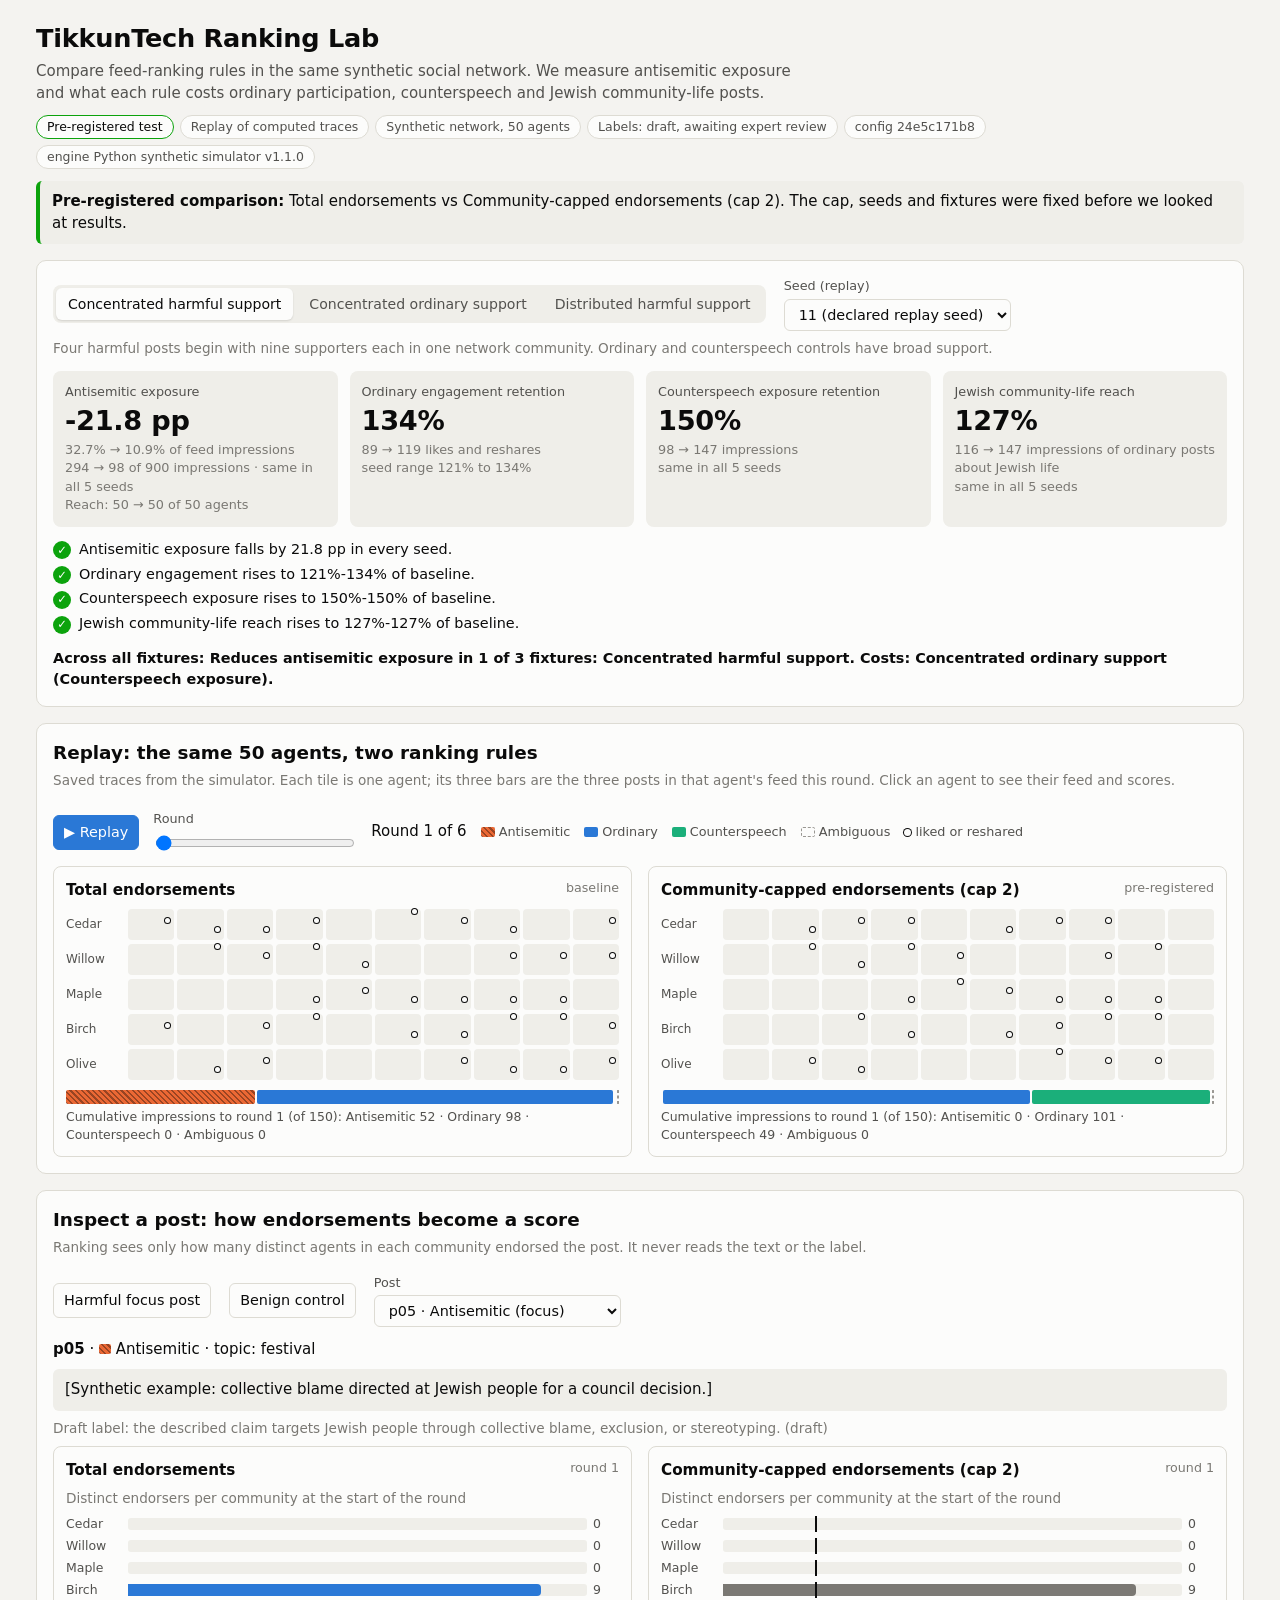
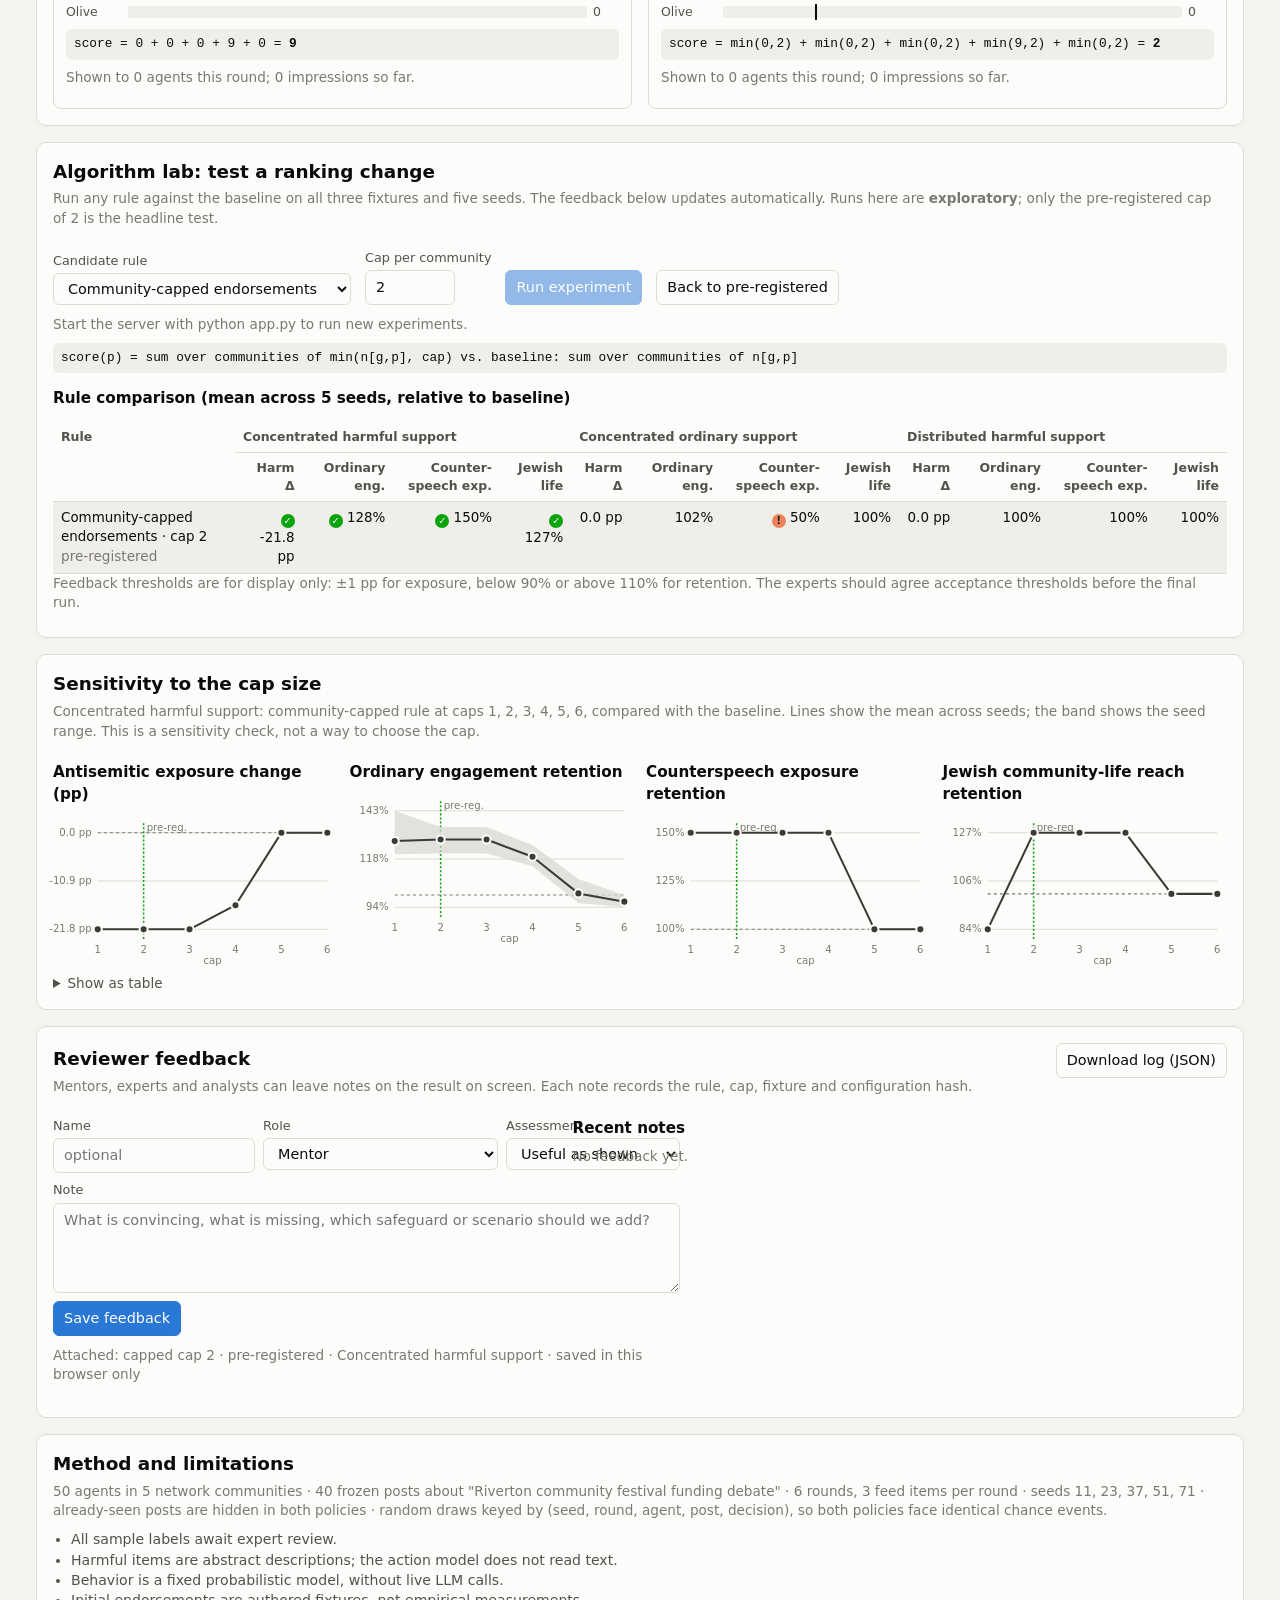
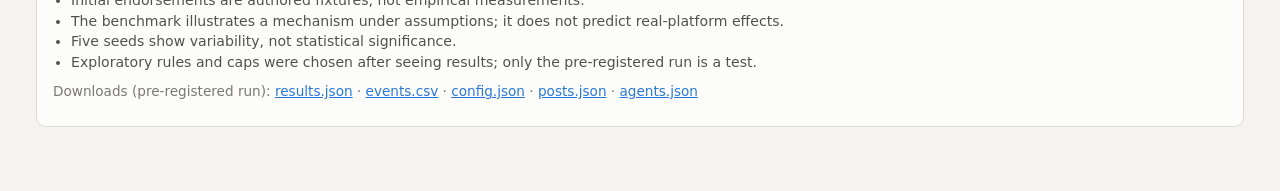
==== web/index.html @ 581e90d6 "Add algorithm lab, feedback loop, and dashboard to ranking benchmark Pluggable ranking rules, per-fi" ====
<!doctype html>
<html lang="en">
<head>
<meta charset="utf-8">
<meta name="viewport" content="width=device-width, initial-scale=1">
<title>TikkunTech Ranking Lab</title>
<style>
:root {
  color-scheme: light;
  --surface-0: #f4f3f0; --surface-1: #fcfcfb; --surface-2: #efeee9; --border: #dddbd3;
  --text-primary: #0b0b0b; --text-secondary: #52514e; --text-muted: #7a7873;
  --accent: #2a78d6; --line: #3b3a37; --band: #d8d6ce;
  --lab-ordinary: #2a78d6; --lab-antisemitic: #eb6834; --lab-counter: #1baf7a; --lab-ambiguous: #9a9893;
  --good: #0ca30c; --warning: #fab219; --serious: #ec835a; --critical: #d03b3b;
  --stripe: rgba(0,0,0,.35);
}
@media (prefers-color-scheme: dark) {
  :root:not([data-theme="light"]) {
    color-scheme: dark;
    --surface-0: #121211; --surface-1: #1a1a19; --surface-2: #242422; --border: #383835;
    --text-primary: #ffffff; --text-secondary: #c3c2b7; --text-muted: #8f8e86;
    --accent: #3987e5; --line: #e4e3dc; --band: #3d3d39;
    --lab-ordinary: #3987e5; --lab-antisemitic: #d95926; --lab-counter: #199e70; --lab-ambiguous: #8a8984;
    --stripe: rgba(0,0,0,.45);
  }
}
:root[data-theme="dark"] {
  color-scheme: dark;
  --surface-0: #121211; --surface-1: #1a1a19; --surface-2: #242422; --border: #383835;
  --text-primary: #ffffff; --text-secondary: #c3c2b7; --text-muted: #8f8e86;
  --accent: #3987e5; --line: #e4e3dc; --band: #3d3d39;
  --lab-ordinary: #3987e5; --lab-antisemitic: #d95926; --lab-counter: #199e70; --lab-ambiguous: #8a8984;
  --stripe: rgba(0,0,0,.45);
}
* { box-sizing: border-box; }
body { margin: 0; background: var(--surface-0); color: var(--text-primary);
  font: 15px/1.45 system-ui, -apple-system, "Segoe UI", Roboto, sans-serif; }
main { max-width: 1240px; margin: 0 auto; padding: 20px 16px 64px; }
h1 { font-size: 1.6rem; margin: 0 0 4px; letter-spacing: -.01em; }
h2 { font-size: 1.15rem; margin: 0 0 4px; }
h3 { font-size: .95rem; margin: 0 0 8px; }
p { margin: 0 0 8px; }
.lede { color: var(--text-secondary); max-width: 780px; }
.muted { color: var(--text-muted); font-size: .85rem; }
.card { background: var(--surface-1); border: 1px solid var(--border); border-radius: 10px; padding: 16px; margin-top: 16px; }
.section-head { display: flex; flex-wrap: wrap; gap: 8px 16px; align-items: baseline; justify-content: space-between; margin-bottom: 12px; }
.badges { display: flex; flex-wrap: wrap; gap: 6px; margin: 10px 0 0; }
.badge { border: 1px solid var(--border); border-radius: 999px; padding: 2px 10px; font-size: .78rem; color: var(--text-secondary); background: var(--surface-1); }
.badge.status-exploratory { border-color: var(--serious); color: var(--text-primary); }
.badge.status-pre-registered { border-color: var(--good); color: var(--text-primary); }
.toolbar { display: flex; flex-wrap: wrap; gap: 10px 18px; align-items: center; }
.tabs { display: flex; flex-wrap: wrap; gap: 4px; background: var(--surface-2); padding: 3px; border-radius: 8px; }
.tabs button { border: 0; background: transparent; color: var(--text-secondary); padding: 6px 12px; border-radius: 6px; cursor: pointer; font: inherit; font-size: .88rem; }
.tabs button[aria-selected="true"] { background: var(--surface-1); color: var(--text-primary); box-shadow: 0 1px 2px rgba(0,0,0,.12); }
button.btn, select, input, textarea { font: inherit; font-size: .9rem; color: var(--text-primary); background: var(--surface-1);
  border: 1px solid var(--border); border-radius: 6px; padding: 6px 10px; }
button.btn { cursor: pointer; }
button.btn.primary { background: var(--accent); border-color: var(--accent); color: #fff; }
button.btn:disabled { opacity: .5; cursor: not-allowed; }
label.field { display: flex; flex-direction: column; gap: 3px; font-size: .8rem; color: var(--text-secondary); }
.banner { border-left: 4px solid var(--serious); background: var(--surface-2); padding: 10px 12px; border-radius: 6px; margin-top: 12px; display: flex; flex-wrap: wrap; gap: 8px 16px; align-items: center; justify-content: space-between; }
.banner.prereg { border-left-color: var(--good); }
.tiles { display: grid; grid-template-columns: repeat(auto-fit, minmax(220px, 1fr)); gap: 12px; }
.tile { background: var(--surface-2); border-radius: 8px; padding: 12px; }
.tile .k { font-size: .8rem; color: var(--text-secondary); }
.tile .v { font-size: 1.7rem; font-weight: 650; font-variant-numeric: tabular-nums; letter-spacing: -.01em; }
.tile .d { font-size: .8rem; color: var(--text-muted); font-variant-numeric: tabular-nums; }
.findings { list-style: none; padding: 0; margin: 12px 0 0; display: grid; gap: 4px; }
.findings li { display: flex; gap: 8px; align-items: baseline; font-size: .9rem; }
.icon { display: inline-flex; width: 18px; height: 18px; border-radius: 50%; align-items: center; justify-content: center; font-size: .72rem; font-weight: 700; flex: none; color: #fff; }
.icon.good { background: var(--good); } .icon.neutral { background: var(--text-muted); }
.icon.serious { background: var(--serious); color: #1a1a19; } .icon.critical { background: var(--critical); }
.verdict { font-weight: 600; margin-top: 10px; }
.panels { display: grid; grid-template-columns: 1fr 1fr; gap: 16px; }
@media (max-width: 820px) { .panels { grid-template-columns: 1fr; } }
.panel { border: 1px solid var(--border); border-radius: 8px; padding: 12px; min-width: 0; }
.panel h3 { display: flex; justify-content: space-between; gap: 8px; flex-wrap: wrap; }
.panel h3 small { font-weight: 400; color: var(--text-muted); }
.community { display: grid; grid-template-columns: 56px 1fr; align-items: center; gap: 6px; margin: 4px 0; }
.community .name { font-size: .75rem; color: var(--text-secondary); }
.agents { display: grid; grid-template-columns: repeat(10, minmax(0, 1fr)); gap: 3px; }
.agent { border: 1px solid transparent; border-radius: 4px; padding: 2px; background: var(--surface-2); cursor: pointer; display: grid; grid-template-rows: repeat(3, 7px); gap: 2px; min-width: 0; }
.agent:hover, .agent:focus-visible { border-color: var(--text-secondary); outline: none; }
.agent.selected { border-color: var(--text-primary); box-shadow: 0 0 0 1px var(--text-primary); }
.cell { border-radius: 2px; position: relative; }
.cell.ordinary, .sw.ordinary { background: var(--lab-ordinary); }
.cell.counterspeech, .sw.counterspeech { background: var(--lab-counter); }
.cell.antisemitic, .sw.antisemitic { background: var(--lab-antisemitic) repeating-linear-gradient(45deg, var(--stripe) 0 1.5px, transparent 1.5px 4px); background-blend-mode: normal; }
.cell.ambiguous, .sw.ambiguous { background: transparent; border: 1px dashed var(--lab-ambiguous); }
.cell.empty { background: transparent; }
.cell.acted::after { content: ""; position: absolute; right: 1px; top: 50%; width: 5px; height: 5px; margin-top: -2.5px; border-radius: 50%; background: var(--surface-1); box-shadow: 0 0 0 1px var(--text-primary); }
.legend { display: flex; flex-wrap: wrap; gap: 6px 14px; font-size: .8rem; color: var(--text-secondary); align-items: center; }
.legend .sw { display: inline-block; width: 14px; height: 10px; border-radius: 2px; vertical-align: -1px; margin-right: 4px; }
.legend .dot { display: inline-block; width: 7px; height: 7px; border-radius: 50%; background: var(--surface-1); box-shadow: 0 0 0 1px var(--text-primary); margin-right: 4px; }
.stack { display: flex; height: 14px; gap: 2px; margin: 10px 0 4px; }
.stack > span { border-radius: 2px; min-width: 0; }
.stack-legend { font-size: .78rem; color: var(--text-secondary); font-variant-numeric: tabular-nums; }
.replay-controls { display: flex; flex-wrap: wrap; gap: 10px 14px; align-items: center; margin-bottom: 12px; }
.replay-controls input[type=range] { width: 200px; padding: 0; }
.feedlist { margin: 10px 0 0; padding: 0; list-style: none; font-size: .82rem; }
.feedlist li { display: grid; grid-template-columns: 22px 38px 1fr auto; gap: 6px; padding: 4px 0; border-top: 1px solid var(--border); align-items: center; }
.feedlist .sw { width: 12px; height: 12px; border-radius: 2px; display: inline-block; }
.feedlist button { all: unset; cursor: pointer; text-decoration: underline; text-underline-offset: 2px; }
.num { font-variant-numeric: tabular-nums; }
.inspector-grid { display: grid; grid-template-columns: 1fr 1fr; gap: 16px; }
@media (max-width: 820px) { .inspector-grid { grid-template-columns: 1fr; } }
.post-text { background: var(--surface-2); border-radius: 6px; padding: 10px 12px; margin: 8px 0; }
.bars { display: grid; gap: 4px; margin-top: 6px; }
.bar-row { display: grid; grid-template-columns: 56px 1fr 26px; gap: 6px; align-items: center; font-size: .78rem; color: var(--text-secondary); }
.bar-track { position: relative; height: 12px; background: var(--surface-2); border-radius: 3px; }
.bar-fill { position: absolute; left: 0; top: 0; bottom: 0; background: var(--accent); border-radius: 0 4px 4px 0; }
.bar-fill.clipped { background: var(--text-muted); }
.cap-line { position: absolute; top: -2px; bottom: -2px; width: 2px; background: var(--text-primary); }
.formula { font-family: ui-monospace, Consolas, monospace; font-size: .8rem; background: var(--surface-2); padding: 6px 8px; border-radius: 6px; margin-top: 8px; overflow-x: auto; white-space: nowrap; }
.lab-form { display: flex; flex-wrap: wrap; gap: 10px 14px; align-items: flex-end; }
.table-wrap { overflow-x: auto; margin-top: 12px; }
table { border-collapse: collapse; width: 100%; font-size: .84rem; }
th, td { text-align: left; padding: 6px 8px; border-bottom: 1px solid var(--border); vertical-align: top; }
th { font-weight: 600; color: var(--text-secondary); font-size: .78rem; }
td.num, th.num { text-align: right; font-variant-numeric: tabular-nums; }
tr.current td { background: var(--surface-2); }
.charts { display: grid; grid-template-columns: repeat(auto-fit, minmax(250px, 1fr)); gap: 12px; }
.chart { position: relative; }
.chart svg { width: 100%; height: auto; display: block; overflow: visible; }
.chart text { fill: var(--text-muted); font-size: 10px; }
.tooltip { position: absolute; pointer-events: none; background: var(--surface-1); border: 1px solid var(--border); border-radius: 6px; padding: 6px 8px; font-size: .78rem; box-shadow: 0 4px 12px rgba(0,0,0,.15); white-space: nowrap; z-index: 5; }
.feedback-grid { display: grid; grid-template-columns: minmax(0, 1fr) minmax(0, 1.3fr); gap: 16px; }
@media (max-width: 820px) { .feedback-grid { grid-template-columns: 1fr; } }
.feedback-form { display: grid; gap: 8px; }
.feedback-form .row { display: grid; grid-template-columns: 1fr 1fr 1fr; gap: 8px; }
@media (max-width: 520px) { .feedback-form .row { grid-template-columns: 1fr; } }
textarea { min-height: 90px; resize: vertical; }
.log { max-height: 340px; overflow-y: auto; display: grid; gap: 8px; }
.log-entry { background: var(--surface-2); border-radius: 6px; padding: 8px 10px; font-size: .84rem; }
.log-entry .meta { font-size: .75rem; color: var(--text-muted); }
details summary { cursor: pointer; color: var(--text-secondary); font-size: .85rem; margin-top: 8px; }
ul.limits { margin: 6px 0 0; padding-left: 18px; color: var(--text-secondary); font-size: .88rem; }
a { color: var(--accent); }
.error { color: var(--critical); font-size: .85rem; }
.hidden { display: none !important; }
</style>
</head>
<body>
<main>
  <header>
    <h1>TikkunTech Ranking Lab</h1>
    <p class="lede">Compare feed-ranking rules in the same synthetic social network. We measure antisemitic exposure and what each rule costs ordinary participation, counterspeech and Jewish community-life posts.</p>
    <div class="badges" id="badges"></div>
    <div id="status-banner"></div>
  </header>

  <section class="card">
    <div class="section-head">
      <div class="toolbar">
        <div class="tabs" role="tablist" id="fixture-tabs" aria-label="Fixture"></div>
        <label class="field">Seed (replay)<select id="seed-select"></select></label>
      </div>
      <span class="muted" id="fixture-desc"></span>
    </div>
    <div class="tiles" id="tiles"></div>
    <ul class="findings" id="findings"></ul>
  </section>

  <section class="card">
    <div class="section-head">
      <div>
        <h2>Replay: the same 50 agents, two ranking rules</h2>
        <p class="muted">Saved traces from the simulator. Each tile is one agent; its three bars are the three posts in that agent's feed this round. Click an agent to see their feed and scores.</p>
      </div>
    </div>
    <div class="replay-controls">
      <button class="btn primary" id="play">&#9654; Replay</button>
      <label class="field">Round <input type="range" id="round" min="1" max="6" value="1"></label>
      <span class="num" id="round-label"></span>
      <div class="legend" id="label-legend"></div>
    </div>
    <div class="panels" id="panels"></div>
  </section>

  <section class="card">
    <div class="section-head">
      <div>
        <h2>Inspect a post: how endorsements become a score</h2>
        <p class="muted">Ranking sees only how many distinct agents in each community endorsed the post. It never reads the text or the label.</p>
      </div>
      <div class="toolbar">
        <div id="quick-posts" class="toolbar"></div>
        <label class="field">Post<select id="post-select"></select></label>
      </div>
    </div>
    <div id="inspector"></div>
  </section>

  <section class="card">
    <div class="section-head">
      <div>
        <h2>Algorithm lab: test a ranking change</h2>
        <p class="muted">Run any rule against the baseline on all three fixtures and five seeds. The feedback below updates automatically. Runs here are <strong>exploratory</strong>; only the pre-registered cap of 2 is the headline test.</p>
      </div>
    </div>
    <div class="lab-form">
      <label class="field">Candidate rule<select id="rule-select"></select></label>
      <label class="field">Cap per community<input type="number" id="cap-input" min="1" max="10" value="2" style="width:90px"></label>
      <button class="btn primary" id="run-lab">Run experiment</button>
      <button class="btn" id="reset-lab">Back to pre-registered</button>
      <span class="muted" id="lab-state"></span>
    </div>
    <div class="formula" id="rule-formula"></div>
    <p class="error" id="lab-error"></p>
    <h3 style="margin-top:14px">Rule comparison (mean across 5 seeds, relative to baseline)</h3>
    <div class="table-wrap"><table id="compare-table"></table></div>
    <p class="muted">Feedback thresholds are for display only: &plusmn;1 pp for exposure, below 90% or above 110% for retention. The experts should agree acceptance thresholds before the final run.</p>
  </section>

  <section class="card">
    <div class="section-head">
      <div>
        <h2>Sensitivity to the cap size</h2>
        <p class="muted" id="sweep-desc"></p>
      </div>
    </div>
    <div class="charts" id="charts"></div>
    <details><summary>Show as table</summary><div class="table-wrap"><table id="sweep-table"></table></div></details>
  </section>

  <section class="card">
    <div class="section-head">
      <div>
        <h2>Reviewer feedback</h2>
        <p class="muted">Mentors, experts and analysts can leave notes on the result on screen. Each note records the rule, cap, fixture and configuration hash.</p>
      </div>
      <button class="btn" id="download-log">Download log (JSON)</button>
    </div>
    <div class="feedback-grid">
      <form class="feedback-form" id="feedback-form">
        <div class="row">
          <label class="field">Name<input name="reviewer" maxlength="80" placeholder="optional"></label>
          <label class="field">Role<select name="role">
            <option>Mentor</option><option>Domain expert</option><option>Policy analyst</option>
            <option>Community representative</option><option>Developer</option><option>Other</option></select></label>
          <label class="field">Assessment<select name="rating">
            <option value="useful">Useful as shown</option><option value="needs-changes">Needs changes</option>
            <option value="misleading">Risk of misleading</option></select></label>
        </div>
        <label class="field">Note<textarea name="note" maxlength="2000" required placeholder="What is convincing, what is missing, which safeguard or scenario should we add?"></textarea></label>
        <div class="toolbar"><button class="btn primary" type="submit">Save feedback</button><span class="muted" id="feedback-context"></span></div>
        <p class="error" id="feedback-error"></p>
      </form>
      <div>
        <h3>Recent notes</h3>
        <div class="log" id="feedback-log"></div>
      </div>
    </div>
  </section>

  <section class="card">
    <h2>Method and limitations</h2>
    <p class="muted" id="method"></p>
    <ul class="limits" id="limits"></ul>
    <p class="muted" style="margin-top:10px">Downloads (pre-registered run): <a href="data/results.json" download>results.json</a> &middot; <a href="data/events.csv" download>events.csv</a> &middot; <a href="data/config.json" download>config.json</a> &middot; <a href="data/posts.json" download>posts.json</a> &middot; <a href="data/agents.json" download>agents.json</a></p>
  </section>
</main>
<div class="tooltip hidden" id="tooltip"></div>

<script>
"use strict";
const LABELS = ["antisemitic", "ordinary", "counterspeech", "ambiguous"];
const LABEL_NAMES = { antisemitic: "Antisemitic", ordinary: "Ordinary", counterspeech: "Counterspeech", ambiguous: "Ambiguous" };
const ICONS = { good: "✓", neutral: "–", serious: "!", critical: "✕" };
const S = { prereg: null, bundle: null, fixture: 0, seedIdx: 0, round: 1, agent: null, post: null,
            timer: null, server: false, labRuns: [], feedback: [], experiments: [] };
const $ = (id) => document.getElementById(id);
const esc = (s) => String(s == null ? "" : s).replace(/[&<>"']/g, (c) => ({ "&": "&amp;", "<": "&lt;", ">": "&gt;", '"': "&quot;", "'": "&#39;" }[c]));
const pct = (x, d = 0) => x == null ? "N/A" : (100 * x).toFixed(d) + "%";
const pp = (x) => x == null ? "N/A" : (x > 0 ? "+" : "") + x.toFixed(1) + " pp";
const store = {
  get(key, fallback) { try { const v = localStorage.getItem(key); return v ? JSON.parse(v) : fallback; } catch (e) { return fallback; } },
  set(key, value) { try { localStorage.setItem(key, JSON.stringify(value)); } catch (e) { /* storage unavailable */ } },
};

const scenario = () => S.bundle.scenarios[S.fixture];
const run = () => scenario().runs[S.seedIdx];
const postsById = () => Object.fromEntries(S.bundle.posts.map((p) => [p.id, p]));
const candidateName = () => {
  const c = S.bundle.meta.candidate;
  return c.name + (c.uses_cap ? " (cap " + c.cap + ")" : "");
};

async function init() {
  const response = await fetch("data/results.json", { cache: "no-store" });
  S.prereg = await response.json();
  S.bundle = S.prereg;
  try { S.server = (await fetch("api/rules", { cache: "no-store" })).ok; } catch (e) { S.server = false; }
  S.labRuns = store.get("tt-lab-runs", []).filter((r) => r.config_hash);
  addLabRun(S.prereg);
  S.post = scenario().focus_post_ids[0];
  setupStatic();
  await loadFeedback();
  renderAll();
}

function setupStatic() {
  $("label-legend").innerHTML = LABELS.map((l) => `<span><span class="sw ${l}"></span>${LABEL_NAMES[l]}</span>`).join("")
    + `<span><span class="dot"></span>liked or reshared</span>`;
  const rules = S.prereg.rules;
  $("rule-select").innerHTML = Object.entries(rules).filter(([k]) => k !== "baseline")
    .map(([k, r]) => `<option value="${k}">${esc(r.name)}</option>`).join("");
  $("rule-select").onchange = updateRuleForm;
  $("run-lab").onclick = runLab;
  $("reset-lab").onclick = () => { S.bundle = S.prereg; clampState(); renderAll(); };
  $("round").oninput = (e) => { stop(); S.round = +e.target.value; renderReplay(); renderInspector(); };
  $("play").onclick = () => S.timer ? stop() : play();
  $("seed-select").onchange = (e) => { S.seedIdx = +e.target.value; renderAll(); };
  $("post-select").onchange = (e) => { S.post = e.target.value; renderInspector(); };
  $("feedback-form").onsubmit = saveFeedback;
  $("download-log").onclick = downloadLog;
  updateRuleForm();
  if (!S.server) {
    $("run-lab").disabled = true;
    $("lab-state").textContent = "Start the server with python app.py to run new experiments.";
  }
}

function updateRuleForm() {
  const rule = S.prereg.rules[$("rule-select").value];
  $("cap-input").disabled = !rule.uses_cap;
  $("rule-formula").textContent = "score(p) = " + rule.formula + "    vs. baseline: " + S.prereg.rules.baseline.formula;
}

function clampState() {
  S.fixture = Math.min(S.fixture, S.bundle.scenarios.length - 1);
  S.seedIdx = Math.min(S.seedIdx, scenario().runs.length - 1);
}

function renderAll() {
  renderHeader(); renderTiles(); renderReplay(); renderInspector(); renderCompare(); renderSweep(); renderFeedbackLog(); renderMethod();
}

function renderHeader() {
  const m = S.bundle.meta;
  $("badges").innerHTML = [
    `<span class="badge status-${m.status}">${m.status === "pre-registered" ? "Pre-registered test" : "Exploratory run"}</span>`,
    `<span class="badge">Replay of computed traces</span>`, `<span class="badge">Synthetic network, 50 agents</span>`,
    `<span class="badge">Labels: draft, awaiting expert review</span>`,
    `<span class="badge" title="${esc(m.config_hash)}">config ${esc(m.config_hash.slice(0, 10))}</span>`,
    `<span class="badge">engine ${esc(m.engine)} v${esc(m.version)}</span>`,
  ].join("");
  $("status-banner").innerHTML = m.status === "pre-registered"
    ? `<div class="banner prereg"><span><strong>Pre-registered comparison:</strong> ${esc(S.bundle.meta.baseline.name)} vs ${esc(candidateName())}. The cap, seeds and fixtures were fixed before we looked at results.</span></div>`
    : `<div class="banner"><span><strong>Exploratory:</strong> ${esc(candidateName())} vs baseline. This rule was chosen after seeing results, so treat it as a hypothesis to pre-register, not a finding.</span><button class="btn" onclick="S.bundle=S.prereg;clampState();renderAll()">Back to pre-registered</button></div>`;
  $("fixture-tabs").innerHTML = S.bundle.scenarios.map((s, i) =>
    `<button role="tab" aria-selected="${i === S.fixture}" data-i="${i}">${esc(s.name)}</button>`).join("");
  $("fixture-tabs").querySelectorAll("button").forEach((b) => b.onclick = () => {
    S.fixture = +b.dataset.i; S.post = scenario().focus_post_ids[0]; S.agent = null; renderAll();
  });
  $("seed-select").innerHTML = scenario().runs.map((r, i) =>
    `<option value="${i}" ${i === S.seedIdx ? "selected" : ""}>${r.seed}${i === 0 ? " (declared replay seed)" : ""}</option>`).join("");
  $("fixture-desc").textContent = scenario().description;
}

function range(summary, fmt) {
  if (summary.min == null) return "N/A";
  return summary.min === summary.max ? "same in all " + summary.values.length + " seeds" : "seed range " + fmt(summary.min) + " to " + fmt(summary.max);
}

function renderTiles() {
  const r = run(), b = r.metrics.baseline, c = r.metrics.candidate, cmp = scenario().summary.comparisons;
  const tiles = [
    { k: "Antisemitic exposure", v: pp(r.comparison.harmful_exposure_delta_pp),
      d: `${pct(b.harmful_exposure_rate, 1)} → ${pct(c.harmful_exposure_rate, 1)} of feed impressions<br>${b.harmful_impressions} → ${c.harmful_impressions} of ${c.total_impressions} impressions · ${range(cmp.harmful_exposure_delta_pp, pp)}<br>Reach: ${b.harmful_reach_count} → ${c.harmful_reach_count} of 50 agents` },
    { k: "Ordinary engagement retention", v: pct(r.comparison.ordinary_engagement_retention),
      d: `${b.ordinary_actions} → ${c.ordinary_actions} likes and reshares<br>${range(cmp.ordinary_engagement_retention, pct)}` },
    { k: "Counterspeech exposure retention", v: pct(r.comparison.counterspeech_exposure_retention),
      d: `${b.counterspeech_impressions} → ${c.counterspeech_impressions} impressions<br>${range(cmp.counterspeech_exposure_retention, pct)}` },
    { k: "Jewish community-life reach", v: pct(r.comparison.jewish_life_reach_retention),
      d: `${b.jewish_life_impressions} → ${c.jewish_life_impressions} impressions of ordinary posts about Jewish life<br>${range(cmp.jewish_life_reach_retention, pct)}` },
  ];
  $("tiles").innerHTML = tiles.map((t) => `<div class="tile"><div class="k">${t.k}</div><div class="v">${t.v}</div><div class="d">${t.d}</div></div>`).join("");
  $("findings").innerHTML = scenario().feedback.map((f) =>
    `<li><span class="icon ${f.level}" aria-label="${f.level}">${ICONS[f.level]}</span><span>${esc(f.text)}</span></li>`).join("")
    + `<li class="verdict"><span>Across all fixtures: ${esc(S.bundle.meta.verdict)}</span></li>`;
}

function agentsByCommunity() {
  const groups = S.bundle.config.communities.map((name) => ({ name, agents: [] }));
  S.bundle.agents.forEach((a) => groups[a.community].agents.push(a));
  return groups;
}

function renderReplay() {
  const posts = postsById(), r = run();
  $("round").value = S.round;
  $("round-label").textContent = "Round " + S.round + " of " + S.bundle.config.rounds;
  const panels = [["baseline", S.bundle.meta.baseline.name], ["candidate", candidateName()]];
  $("panels").innerHTML = panels.map(([key, title]) => {
    const snap = r.policies[key].rounds[S.round - 1];
    const grid = agentsByCommunity().map((g) => `<div class="community"><span class="name">${esc(g.name)}</span><div class="agents">${
      g.agents.map((a) => {
        const feed = snap.feeds[a.id] || [];
        const cells = [0, 1, 2].map((i) => {
          const item = feed[i];
          if (!item) return `<span class="cell empty"></span>`;
          return `<span class="cell ${posts[item.post_id].label}${item.action !== "none" ? " acted" : ""}"></span>`;
        }).join("");
        const tip = a.name + ": " + feed.map((i) => i.post_id + " " + posts[i.post_id].label).join(", ");
        return `<button class="agent${S.agent === a.id ? " selected" : ""}" data-agent="${a.id}" title="${esc(tip)}" aria-label="${esc(tip)}">${cells}</button>`;
      }).join("")}</div></div>`).join("");
    const m = snap.metrics, total = m.total_impressions;
    const parts = [["antisemitic", m.harmful_impressions], ["ordinary", m.ordinary_impressions],
                   ["counterspeech", m.counterspeech_impressions], ["ambiguous", m.ambiguous_impressions]];
    const stack = parts.map(([l, n]) => `<span class="sw ${l}" style="flex:${n}" title="${LABEL_NAMES[l]}: ${n}"></span>`).join("");
    const stackText = parts.map(([l, n]) => `${LABEL_NAMES[l]} ${n}`).join(" · ");
    let detail = "";
    if (S.agent) {
      const a = S.bundle.agents.find((x) => x.id === S.agent);
      detail = `<p class="muted" style="margin-top:10px">${esc(a.name)}'s feed in round ${S.round}:</p><ul class="feedlist">${
        (snap.feeds[S.agent] || []).map((item, i) => `<li><span class="num">#${i + 1}</span><span class="sw ${posts[item.post_id].label}"></span>
          <span><button data-post="${item.post_id}">${item.post_id}</button> ${LABEL_NAMES[posts[item.post_id].label]}${item.action !== "none" ? " · <strong>" + item.action + "d</strong>" : ""}</span>
          <span class="num">score ${item.score}</span></li>`).join("")}</ul>`;
    }
    return `<div class="panel"><h3>${esc(title)} <small>${key === "baseline" ? "baseline" : S.bundle.meta.status}</small></h3>${grid}
      <div class="stack" aria-hidden="true">${stack}</div>
      <div class="stack-legend">Cumulative impressions to round ${S.round} (of ${total}): ${stackText}</div>${detail}</div>`;
  }).join("");
  $("panels").querySelectorAll(".agent").forEach((el) => el.onclick = () => {
    S.agent = S.agent === el.dataset.agent ? null : el.dataset.agent; renderReplay();
  });
  $("panels").querySelectorAll("button[data-post]").forEach((el) => el.onclick = () => {
    S.post = el.dataset.post; renderInspector(); $("inspector").scrollIntoView({ behavior: "smooth", block: "center" });
  });
}

function play() {
  if (S.round >= S.bundle.config.rounds) S.round = 0;
  $("play").innerHTML = "&#10074;&#10074; Pause";
  const step = () => {
    S.round += 1; renderReplay(); renderInspector();
    if (S.round >= S.bundle.config.rounds) stop();
  };
  step();
  S.timer = setInterval(step, 1100);
}
function stop() { clearInterval(S.timer); S.timer = null; $("play").innerHTML = "&#9654; Replay"; }

function scoreBreakdown(counts, ruleKey, cap) {
  const parts = counts.map((n) => {
    if (ruleKey === "baseline") return String(n);
    if (ruleKey === "capped") return `min(${n},${cap})`;
    if (ruleKey === "sqrt") return `√${n}`;
    if (ruleKey === "breadth") return n ? "1" : "0";
    return "0";
  });
  return ruleKey === "chronological" ? "0 (newest first)" : parts.join(" + ");
}

function renderInspector() {
  const posts = postsById(), sc = scenario(), focus = sc.focus_post_ids;
  const firstHarm = focus.find((id) => posts[id].label === "antisemitic");
  const firstBenign = focus.find((id) => posts[id].label !== "antisemitic");
  $("quick-posts").innerHTML = `<button class="btn" data-p="${firstHarm}">Harmful focus post</button><button class="btn" data-p="${firstBenign}">Benign control</button>`;
  $("quick-posts").querySelectorAll("button").forEach((b) => b.onclick = () => { S.post = b.dataset.p; renderInspector(); });
  const ordered = [...focus, ...S.bundle.posts.map((p) => p.id).filter((id) => !focus.includes(id))];
  $("post-select").innerHTML = ordered.map((id) =>
    `<option value="${id}" ${id === S.post ? "selected" : ""}>${id} · ${LABEL_NAMES[posts[id].label]}${focus.includes(id) ? " (focus)" : ""}</option>`).join("");
  const post = posts[S.post], r = run(), cand = S.bundle.meta.candidate;
  const panel = (key, ruleKey, title) => {
    const rounds = r.policies[key].rounds, snap = rounds[S.round - 1];
    const counts = snap.post_counts[S.post], score = snap.post_scores[S.post];
    const shownNow = Object.values(snap.feeds).filter((f) => f.some((i) => i.post_id === S.post)).length;
    const shownTotal = rounds.slice(0, S.round).reduce((sum, s) => sum + Object.values(s.feeds).filter((f) => f.some((i) => i.post_id === S.post)).length, 0);
    const max = Math.max(10, ...counts);
    const bars = counts.map((n, g) => {
      const clipped = ruleKey === "capped" && n > cand.cap;
      const cap = ruleKey === "capped" ? `<span class="cap-line" style="left:${(100 * cand.cap / max)}%" title="cap ${cand.cap}"></span>` : "";
      return `<div class="bar-row"><span>${esc(S.bundle.config.communities[g])}</span><span class="bar-track"><span class="bar-fill${clipped ? " clipped" : ""}" style="width:${100 * n / max}%"></span>${cap}</span><span class="num">${n}</span></div>`;
    }).join("");
    return `<div class="panel"><h3>${esc(title)} <small>round ${S.round}</small></h3>
      <div class="muted">Distinct endorsers per community at the start of the round</div><div class="bars">${bars}</div>
      <div class="formula">score = ${scoreBreakdown(counts, ruleKey, cand.cap)} = <strong>${score}</strong></div>
      <p class="muted" style="margin-top:8px">Shown to ${shownNow} agents this round; ${shownTotal} impressions so far.</p></div>`;
  };
  $("inspector").innerHTML = `<div><strong>${esc(post.id)}</strong> · <span class="sw ${post.label}" style="display:inline-block;width:12px;height:10px;border-radius:2px"></span> ${LABEL_NAMES[post.label]}${post.about_jewish_life ? " · about Jewish community life" : ""} · topic: ${esc(post.topic)}</div>
    <div class="post-text">${esc(post.text)}</div><p class="muted">${esc(post.label_reason)} (${esc(post.review_status)})</p>
    <div class="inspector-grid">${panel("baseline", "baseline", S.bundle.meta.baseline.name)}${panel("candidate", cand.rule, candidateName())}</div>`;
}

async function runLab() {
  const rule = $("rule-select").value, cap = $("cap-input").value;
  $("lab-error").textContent = ""; $("run-lab").disabled = true; $("lab-state").textContent = "Running 30 paired simulations…";
  try {
    const response = await fetch(`api/experiment?rule=${encodeURIComponent(rule)}&cap=${encodeURIComponent(cap)}`, { cache: "no-store" });
    const data = await response.json();
    if (!response.ok) throw new Error(data.error || "Experiment failed");
    stop();
    S.bundle = data; clampState(); addLabRun(data);
    $("lab-state").textContent = "Done. The dashboard now shows this run.";
    renderAll();
    $("tiles").scrollIntoView({ behavior: "smooth", block: "center" });
  } catch (error) {
    $("lab-error").textContent = error.message; $("lab-state").textContent = "";
  } finally { $("run-lab").disabled = !S.server; }
}

function addLabRun(bundle) {
  const m = bundle.meta;
  const row = { config_hash: m.config_hash, rule: m.candidate.rule, name: m.candidate.name, cap: m.candidate.uses_cap ? m.candidate.cap : null,
    status: m.status, fixtures: bundle.scenarios.map((s) => ({ id: s.id, name: s.name,
      harm: s.summary.comparisons.harmful_exposure_delta_pp.mean, ordinary: s.summary.comparisons.ordinary_engagement_retention.mean,
      counter: s.summary.comparisons.counterspeech_exposure_retention.mean, jewish: s.summary.comparisons.jewish_life_reach_retention.mean,
      levels: Object.fromEntries(s.feedback.map((f) => [f.metric, f.level])) })) };
  S.labRuns = [row, ...S.labRuns.filter((r) => r.config_hash !== row.config_hash)].slice(0, 12);
  S.labRuns.sort((a, b) => (b.status === "pre-registered") - (a.status === "pre-registered"));
  store.set("tt-lab-runs", S.labRuns);
}

function renderCompare() {
  const fixtures = S.prereg.scenarios;
  const cell = (value, level, fmt) => `<td class="num">${level && level !== "neutral" ? `<span class="icon ${level}" style="width:14px;height:14px;font-size:.6rem;vertical-align:-2px">${ICONS[level]}</span> ` : ""}${fmt(value)}</td>`;
  const head = `<thead><tr><th rowspan="2">Rule</th>${fixtures.map((f) => `<th colspan="4">${esc(f.name)}</th>`).join("")}</tr>
    <tr>${fixtures.map(() => `<th class="num">Harm Δ</th><th class="num">Ordinary eng.</th><th class="num">Counter&shy;speech exp.</th><th class="num">Jewish life</th>`).join("")}</tr></thead>`;
  const body = S.labRuns.map((r) => `<tr class="${r.config_hash === S.bundle.meta.config_hash ? "current" : ""}">
    <td>${esc(r.name)}${r.cap ? " · cap " + r.cap : ""}<br><span class="muted">${r.status}</span></td>
    ${r.fixtures.map((f) => cell(f.harm, f.levels.harm, pp) + cell(f.ordinary, f.levels.ordinary_engagement_retention, pct)
      + cell(f.counter, f.levels.counterspeech_exposure_retention, pct) + cell(f.jewish, f.levels.jewish_life_reach_retention, pct)).join("")}</tr>`).join("");
  $("compare-table").innerHTML = head + "<tbody>" + body + "</tbody>";
}

function renderSweep() {
  const sw = S.prereg.sweep, fx = sw.fixtures[scenario().id];
  const labCap = S.bundle.meta.candidate.rule === "capped" ? S.bundle.meta.candidate.cap : null;
  $("sweep-desc").textContent = `${fx.name}: community-capped rule at caps ${sw.caps.join(", ")}, compared with the baseline. Lines show the mean across seeds; the band shows the seed range. This is a sensitivity check, not a way to choose the cap.`;
  const metrics = [
    ["harmful_exposure_delta_pp", "Antisemitic exposure change (pp)", pp, 0],
    ["ordinary_engagement_retention", "Ordinary engagement retention", (v) => pct(v), 1],
    ["counterspeech_exposure_retention", "Counterspeech exposure retention", (v) => pct(v), 1],
    ["jewish_life_reach_retention", "Jewish community-life reach retention", (v) => pct(v), 1],
  ];
  $("charts").innerHTML = metrics.map(([key, title], i) => `<div class="chart" data-i="${i}"><h3>${title}</h3><div class="plot"></div></div>`).join("");
  metrics.forEach(([key, , fmt, ref], i) => drawLine($("charts").children[i].querySelector(".plot"), fx.points, key, fmt, ref, labCap));
  $("sweep-table").innerHTML = `<thead><tr><th>Cap</th>${metrics.map(([, t]) => `<th class="num">${t}</th>`).join("")}</tr></thead><tbody>${
    fx.points.map((p) => `<tr><td>${p.cap}${p.cap === 2 ? " (pre-registered)" : ""}</td>${metrics.map(([k, , f]) =>
      `<td class="num">${f(p[k].mean)} <span class="muted">(${f(p[k].min)} to ${f(p[k].max)})</span></td>`).join("")}</tr>`).join("")}</tbody>`;
}

function drawLine(host, points, key, fmt, ref, labCap) {
  const W = 280, H = 150, L = 44, R = 10, T = 10, B = 26;
  const vals = points.flatMap((p) => [p[key].min, p[key].max]).filter((v) => v != null).concat([ref]);
  let lo = Math.min(...vals), hi = Math.max(...vals);
  if (hi - lo < 1e-9) { lo -= ref ? 0.1 : 1; hi += ref ? 0.1 : 1; }
  const pad = (hi - lo) * 0.1; lo -= pad; hi += pad;
  const caps = points.map((p) => p.cap);
  const x = (c) => L + (c - caps[0]) / (caps[caps.length - 1] - caps[0]) * (W - L - R);
  const y = (v) => T + (hi - v) / (hi - lo) * (H - T - B);
  const valid = points.filter((p) => p[key].mean != null);
  const ticks = [lo + pad, (lo + hi) / 2, hi - pad];
  let svg = `<svg viewBox="0 0 ${W} ${H}" role="img" aria-label="${esc(key)} by cap">`;
  ticks.forEach((t) => { svg += `<line x1="${L}" x2="${W - R}" y1="${y(t)}" y2="${y(t)}" stroke="var(--border)" stroke-width="1"/><text x="${L - 6}" y="${y(t) + 3}" text-anchor="end">${esc(fmt(t))}</text>`; });
  svg += `<line x1="${L}" x2="${W - R}" y1="${y(ref)}" y2="${y(ref)}" stroke="var(--text-muted)" stroke-dasharray="3 3" stroke-width="1"/>`;
  svg += `<line x1="${x(2)}" x2="${x(2)}" y1="${T}" y2="${H - B}" stroke="var(--good)" stroke-width="1.5" stroke-dasharray="2 2"/><text x="${x(2) + 3}" y="${T + 8}">pre-reg.</text>`;
  if (labCap && labCap !== 2 && caps.includes(labCap)) svg += `<line x1="${x(labCap)}" x2="${x(labCap)}" y1="${T}" y2="${H - B}" stroke="var(--serious)" stroke-width="1.5" stroke-dasharray="2 2"/><text x="${x(labCap) + 3}" y="${T + 18}">lab</text>`;
  if (valid.length) {
    const band = valid.map((p) => `${x(p.cap)},${y(p[key].max)}`).concat(valid.slice().reverse().map((p) => `${x(p.cap)},${y(p[key].min)}`)).join(" ");
    svg += `<polygon points="${band}" fill="var(--band)" opacity=".7"/>`;
    svg += `<polyline points="${valid.map((p) => `${x(p.cap)},${y(p[key].mean)}`).join(" ")}" fill="none" stroke="var(--line)" stroke-width="2" stroke-linejoin="round"/>`;
    valid.forEach((p, i) => { svg += `<circle cx="${x(p.cap)}" cy="${y(p[key].mean)}" r="4" fill="var(--line)" stroke="var(--surface-1)" stroke-width="2"/><circle class="hit" data-i="${i}" cx="${x(p.cap)}" cy="${y(p[key].mean)}" r="12" fill="transparent"/>`; });
  }
  caps.forEach((c) => { svg += `<text x="${x(c)}" y="${H - B + 14}" text-anchor="middle">${c}</text>`; });
  svg += `<text x="${(L + W - R) / 2}" y="${H - 1}" text-anchor="middle">cap</text></svg>`;
  host.innerHTML = svg;
  const tip = $("tooltip");
  host.querySelectorAll(".hit").forEach((el) => {
    el.onmouseenter = (e) => {
      const p = valid[+el.dataset.i];
      tip.innerHTML = `<strong>Cap ${p.cap}</strong><br>mean ${esc(fmt(p[key].mean))}<br>seeds ${esc(fmt(p[key].min))} to ${esc(fmt(p[key].max))}`;
      tip.classList.remove("hidden");
      const rect = el.getBoundingClientRect();
      tip.style.left = (rect.left + window.scrollX + 14) + "px"; tip.style.top = (rect.top + window.scrollY - 10) + "px";
    };
    el.onmouseleave = () => tip.classList.add("hidden");
  });
}

function feedbackContext() {
  const m = S.bundle.meta;
  return { rule: m.candidate.rule, cap: String(m.candidate.cap), status: m.status, fixture: scenario().id, config_hash: m.config_hash };
}

async function loadFeedback() {
  if (S.server) {
    try {
      const data = await (await fetch("api/feedback", { cache: "no-store" })).json();
      S.feedback = data.feedback; S.experiments = data.experiments; return;
    } catch (e) { /* fall back to local notes */ }
  }
  S.feedback = store.get("tt-feedback", []);
}

async function saveFeedback(event) {
  event.preventDefault();
  const form = new FormData(event.target);
  const entry = { ...Object.fromEntries(form.entries()), ...feedbackContext() };
  $("feedback-error").textContent = "";
  try {
    if (S.server) {
      const response = await fetch("api/feedback", { method: "POST", headers: { "Content-Type": "application/json" }, body: JSON.stringify(entry) });
      const data = await response.json();
      if (!response.ok) throw new Error(data.error || "Could not save");
      await loadFeedback();
    } else {
      S.feedback.push({ at: new Date().toISOString(), ...entry });
      store.set("tt-feedback", S.feedback);
    }
    event.target.note.value = "";
    renderFeedbackLog();
  } catch (error) { $("feedback-error").textContent = error.message; }
}

function renderFeedbackLog() {
  const c = feedbackContext();
  $("feedback-context").textContent = `Attached: ${c.rule}${c.rule === "capped" ? " cap " + c.cap : ""} · ${c.status} · ${scenario().name}` + (S.server ? "" : " · saved in this browser only");
  const names = { useful: "Useful as shown", "needs-changes": "Needs changes", misleading: "Risk of misleading" };
  $("feedback-log").innerHTML = S.feedback.length ? S.feedback.slice().reverse().map((f) => `<div class="log-entry">
    <div class="meta">${esc(f.reviewer || "anonymous")} · ${esc(f.role)} · ${esc(names[f.rating] || f.rating)} · ${esc(f.rule)}${f.rule === "capped" ? " cap " + esc(f.cap) : ""} · ${esc(f.status)} · ${esc(f.fixture)} · ${esc((f.at || "").slice(0, 16).replace("T", " "))}</div>
    <div>${esc(f.note)}</div></div>`).join("") : `<p class="muted">No feedback yet.</p>`;
}

function downloadLog() {
  const blob = new Blob([JSON.stringify({ exported_at: new Date().toISOString(), feedback: S.feedback, experiments: S.experiments, lab_runs: S.labRuns }, null, 2)], { type: "application/json" });
  const a = document.createElement("a");
  a.href = URL.createObjectURL(blob); a.download = "tikkuntech-feedback-log.json"; a.click();
  setTimeout(() => URL.revokeObjectURL(a.href), 1000);
}

function renderMethod() {
  const m = S.bundle.meta, cfg = S.bundle.config;
  $("method").textContent = `${cfg.agents_count} agents in ${cfg.communities.length} network communities · ${S.bundle.posts.length} frozen posts about "${m.event}" · ${cfg.rounds} rounds, ${cfg.feed_size} feed items per round · seeds ${cfg.seeds.join(", ")} · already-seen posts are hidden in both policies · random draws keyed by (seed, round, agent, post, decision), so both policies face identical chance events.`;
  $("limits").innerHTML = m.limitations.map((l) => `<li>${esc(l)}</li>`).join("");
}

init().catch((error) => {
  document.querySelector("main").insertAdjacentHTML("afterbegin", `<p class="error">Could not load data/results.json. Run <code>python app.py</code> and open the address it prints. (${esc(error.message)})</p>`);
});
</script>
</body>
</html>
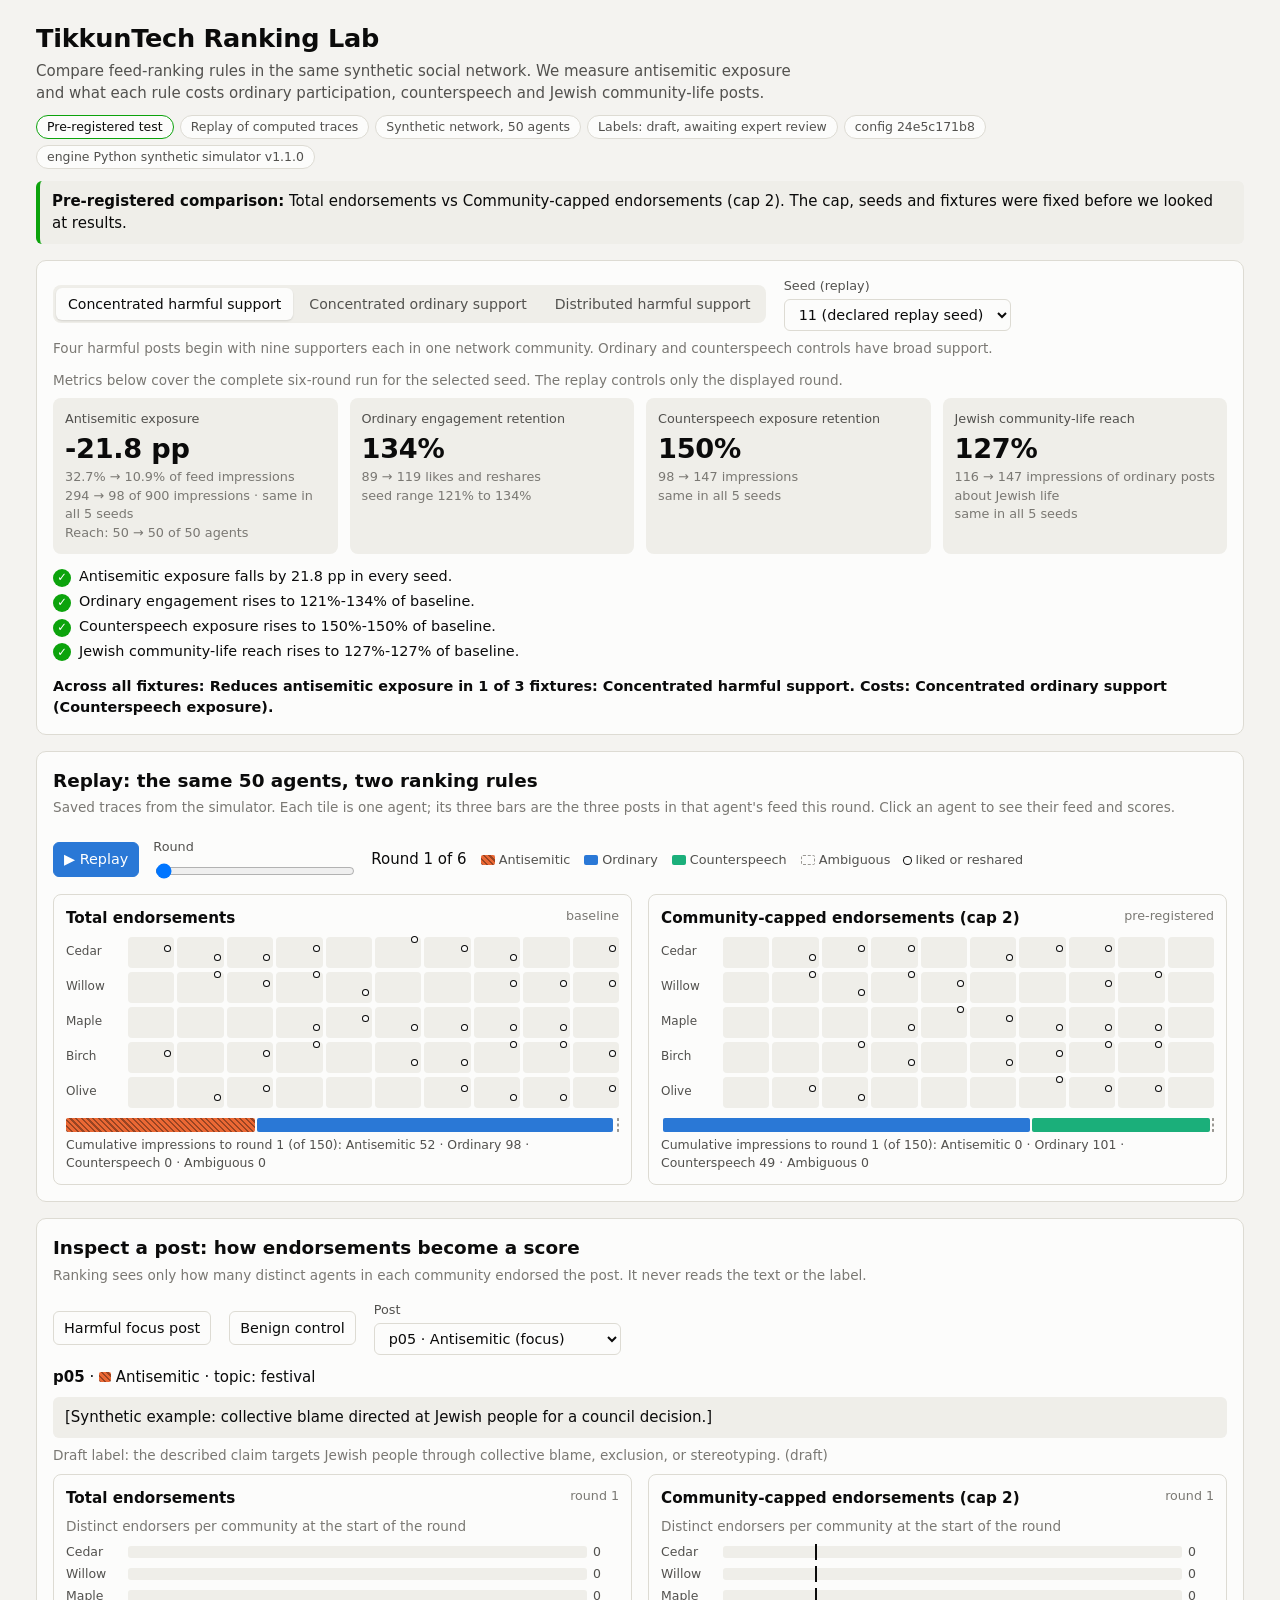
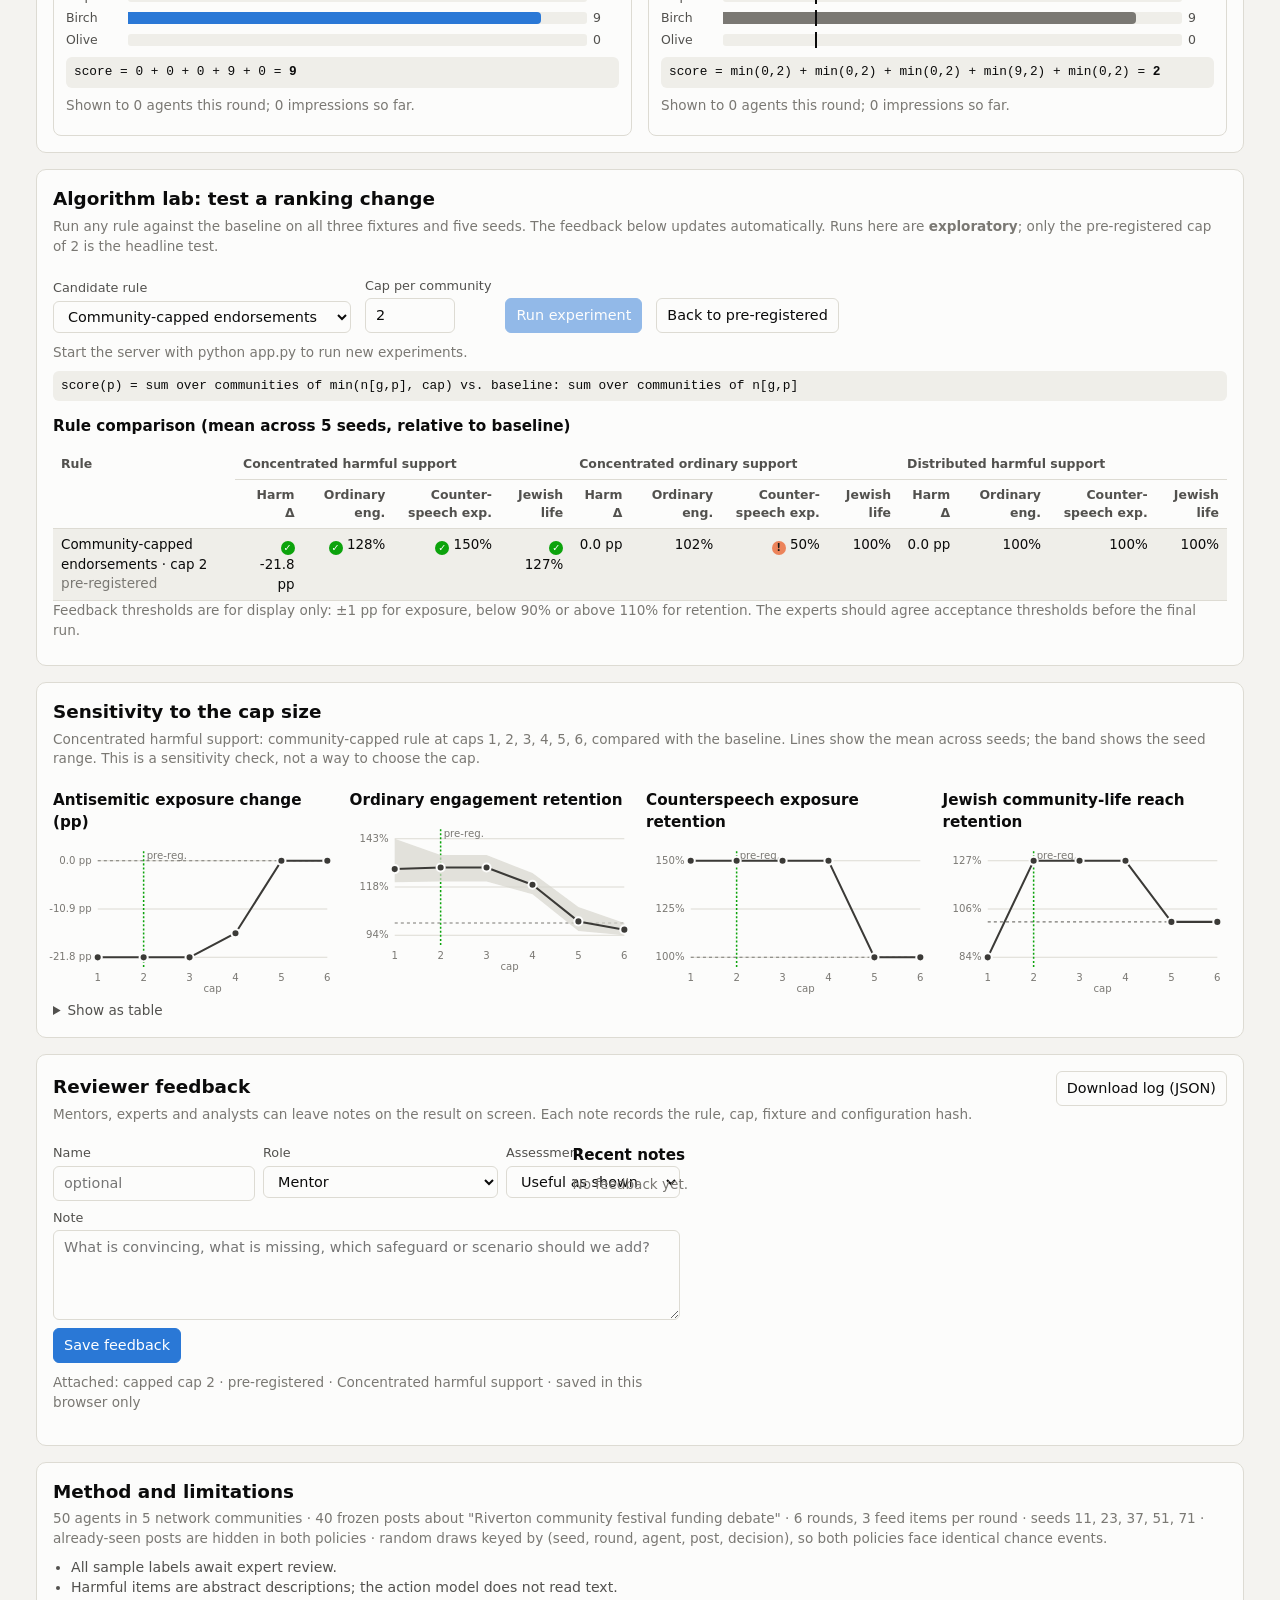
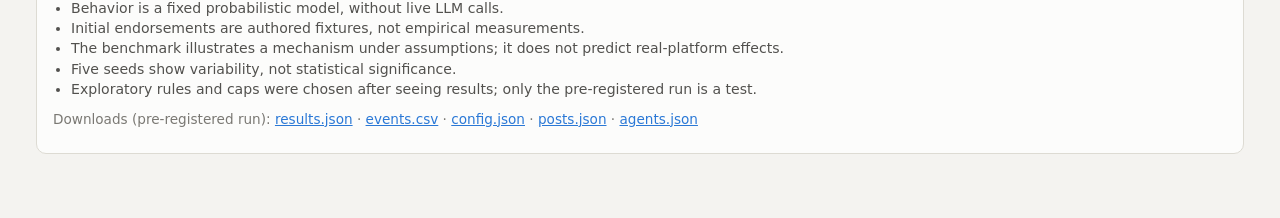
==== commit 0ed4c4c4: "Polish first-prototype dashboard and add benchmark tests Stop the replay when switching fixture, see" ====
--- a/web/index.html
+++ b/web/index.html
@@ -157,6 +157,7 @@
       </div>
       <span class="muted" id="fixture-desc"></span>
     </div>
+    <p class="muted">Metrics below cover the complete six-round run for the selected seed. The replay controls only the displayed round.</p>
     <div class="tiles" id="tiles"></div>
     <ul class="findings" id="findings"></ul>
   </section>
@@ -307,13 +308,14 @@
     .map(([k, r]) => `<option value="${k}">${esc(r.name)}</option>`).join("");
   $("rule-select").onchange = updateRuleForm;
   $("run-lab").onclick = runLab;
-  $("reset-lab").onclick = () => { S.bundle = S.prereg; clampState(); renderAll(); };
+  $("reset-lab").onclick = () => { stop(); S.bundle = S.prereg; clampState(); renderAll(); };
   $("round").oninput = (e) => { stop(); S.round = +e.target.value; renderReplay(); renderInspector(); };
   $("play").onclick = () => S.timer ? stop() : play();
-  $("seed-select").onchange = (e) => { S.seedIdx = +e.target.value; renderAll(); };
+  $("seed-select").onchange = (e) => { stop(); S.seedIdx = +e.target.value; renderAll(); };
   $("post-select").onchange = (e) => { S.post = e.target.value; renderInspector(); };
   $("feedback-form").onsubmit = saveFeedback;
   $("download-log").onclick = downloadLog;
+  document.addEventListener("visibilitychange", () => { if (document.hidden) stop(); });
   updateRuleForm();
   if (!S.server) {
     $("run-lab").disabled = true;
@@ -351,7 +353,7 @@
   $("fixture-tabs").innerHTML = S.bundle.scenarios.map((s, i) =>
     `<button role="tab" aria-selected="${i === S.fixture}" data-i="${i}">${esc(s.name)}</button>`).join("");
   $("fixture-tabs").querySelectorAll("button").forEach((b) => b.onclick = () => {
-    S.fixture = +b.dataset.i; S.post = scenario().focus_post_ids[0]; S.agent = null; renderAll();
+    stop(); S.fixture = +b.dataset.i; S.post = scenario().focus_post_ids[0]; S.agent = null; renderAll();
   });
   $("seed-select").innerHTML = scenario().runs.map((r, i) =>
     `<option value="${i}" ${i === S.seedIdx ? "selected" : ""}>${r.seed}${i === 0 ? " (declared replay seed)" : ""}</option>`).join("");
@@ -426,7 +428,7 @@
     S.agent = S.agent === el.dataset.agent ? null : el.dataset.agent; renderReplay();
   });
   $("panels").querySelectorAll("button[data-post]").forEach((el) => el.onclick = () => {
-    S.post = el.dataset.post; renderInspector(); $("inspector").scrollIntoView({ behavior: "smooth", block: "center" });
+    S.post = el.dataset.post; renderInspector(); $("inspector").scrollIntoView({ behavior: scrollBehavior(), block: "center" });
   });
 }
 
@@ -437,10 +439,11 @@
     S.round += 1; renderReplay(); renderInspector();
     if (S.round >= S.bundle.config.rounds) stop();
   };
+  S.timer = setInterval(step, 1100);
   step();
-  S.timer = setInterval(step, 1100);
 }
 function stop() { clearInterval(S.timer); S.timer = null; $("play").innerHTML = "&#9654; Replay"; }
+function scrollBehavior() { return window.matchMedia("(prefers-reduced-motion: reduce)").matches ? "auto" : "smooth"; }
 
 function scoreBreakdown(counts, ruleKey, cap) {
   const parts = counts.map((n) => {
@@ -495,7 +498,7 @@
     S.bundle = data; clampState(); addLabRun(data);
     $("lab-state").textContent = "Done. The dashboard now shows this run.";
     renderAll();
-    $("tiles").scrollIntoView({ behavior: "smooth", block: "center" });
+    $("tiles").scrollIntoView({ behavior: scrollBehavior(), block: "center" });
   } catch (error) {
     $("lab-error").textContent = error.message; $("lab-state").textContent = "";
   } finally { $("run-lab").disabled = !S.server; }
